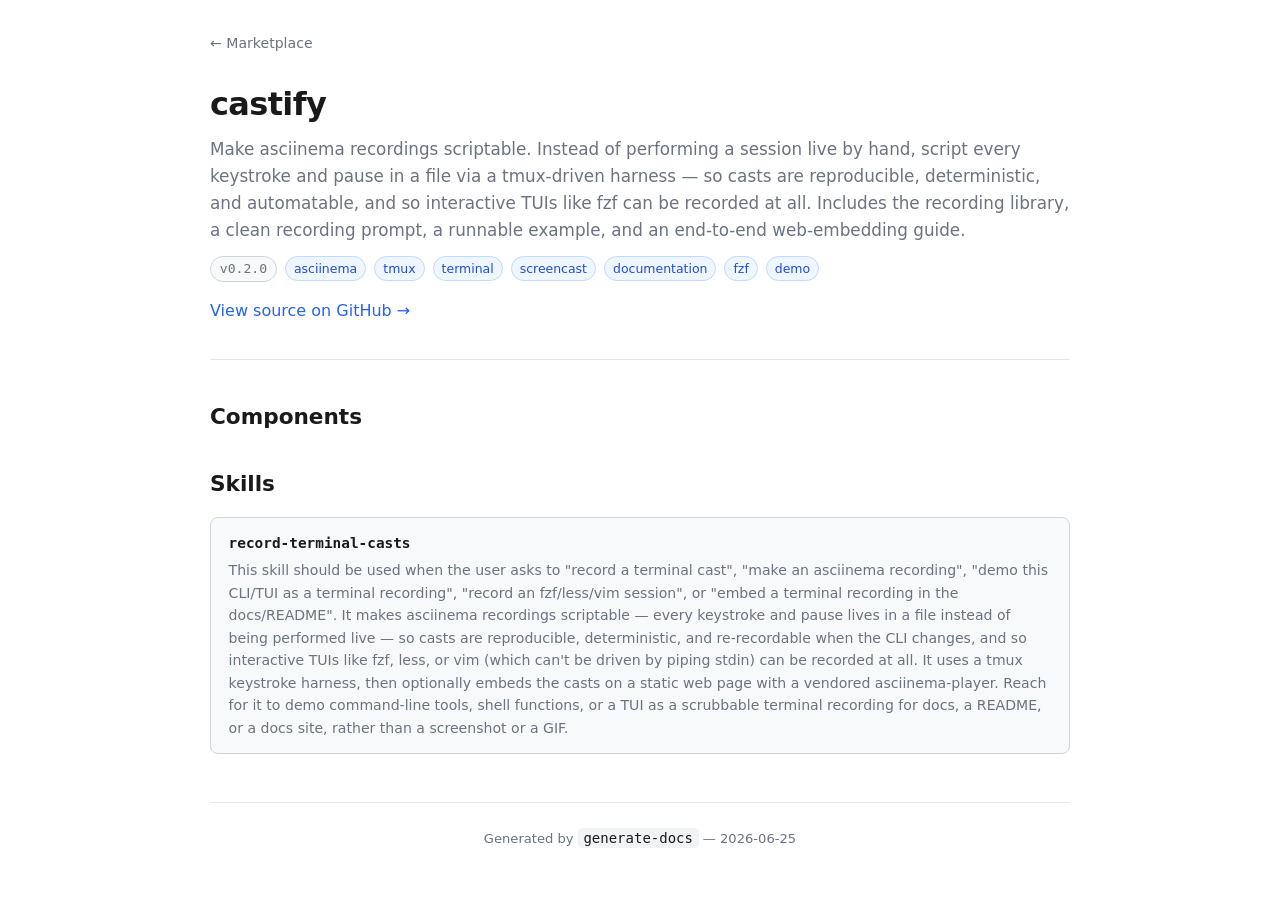
==== docs/castify.html @ d69451f0 "📝 docs: regenerate marketplace docs for handle-task-tracking Rebuild the static site so the new dev-" ====
<!--

    SPDX-FileCopyrightText: © 2026 Tyler Nivin
    SPDX-License-Identifier: MIT

-->
<!DOCTYPE html>
<html lang="en">
<head>
  <meta charset="UTF-8">
  <meta name="viewport" content="width=device-width, initial-scale=1.0">
  <title>castify</title>
  <link rel="stylesheet" href="style.css">
</head>
<body>
<div class="container">
<div class="breadcrumb">
  <a href="index.html">← Marketplace</a>
</div>
<header>
  <h1>castify</h1>
  <p class="subtitle">Make asciinema recordings scriptable. Instead of performing a session live by hand, script every keystroke and pause in a file via a tmux-driven harness — so casts are reproducible, deterministic, and automatable, and so interactive TUIs like fzf can be recorded at all. Includes the recording library, a clean recording prompt, a runnable example, and an end-to-end web-embedding guide.</p>
  <div class="meta-row"><span class="version-badge">v0.2.0</span> <span class="keyword-tag">asciinema</span> <span class="keyword-tag">tmux</span> <span class="keyword-tag">terminal</span> <span class="keyword-tag">screencast</span> <span class="keyword-tag">documentation</span> <span class="keyword-tag">fzf</span> <span class="keyword-tag">demo</span></div>
  <p><a href="https://github.com/nivintw/nivintw-claude-skills/tree/main/plugins/castify">View source on GitHub →</a></p>
</header>

<h2>Components</h2>

<h2>Skills</h2>
<ul class="component-list">
  <li class="component-item">
    <div class="comp-name">record-terminal-casts</div>
    <div class="comp-desc">This skill should be used when the user asks to &quot;record a terminal cast&quot;, &quot;make an asciinema recording&quot;, &quot;demo this CLI/TUI as a terminal recording&quot;, &quot;record an fzf/less/vim session&quot;, or &quot;embed a terminal recording in the docs/README&quot;. It makes asciinema recordings scriptable — every keystroke and pause lives in a file instead of being performed live — so casts are reproducible, deterministic, and re-recordable when the CLI changes, and so interactive TUIs like fzf, less, or vim (which can&#x27;t be driven by piping stdin) can be recorded at all. It uses a tmux keystroke harness, then optionally embeds the casts on a static web page with a vendored asciinema-player. Reach for it to demo command-line tools, shell functions, or a TUI as a scrubbable terminal recording for docs, a README, or a docs site, rather than a screenshot or a GIF.</div>
  </li>
</ul>


<footer>Generated by <code>generate-docs</code> &mdash; 2026-06-25</footer>

</div>
</body>
</html>
---- docs/style.css ----
/*
 * SPDX-FileCopyrightText: © 2026 Tyler Nivin
 * SPDX-License-Identifier: MIT
 */

*, *::before, *::after {
  box-sizing: border-box;
  margin: 0;
  padding: 0;
}

:root {
  --bg: #ffffff;
  --bg-card: #f8f9fa;
  --bg-code: #f1f3f4;
  --text: #1a1a1a;
  --text-muted: #6b7280;
  --accent: #2563eb;
  --accent-hover: #1d4ed8;
  --border: #e5e7eb;
  --border-card: #d1d5db;
  --tag-bg: #eff6ff;
  --tag-text: #1d4ed8;
  --tag-border: #bfdbfe;
  --radius: 8px;
  --font: system-ui, -apple-system, BlinkMacSystemFont, "Segoe UI", Roboto, sans-serif;
  --font-mono: ui-monospace, SFMono-Regular, "SF Mono", Menlo, Consolas, monospace;
}

@media (prefers-color-scheme: dark) {
  :root {
    --bg: #0f172a;
    --bg-card: #1e293b;
    --bg-code: #1e293b;
    --text: #f1f5f9;
    --text-muted: #94a3b8;
    --accent: #60a5fa;
    --accent-hover: #93c5fd;
    --border: #334155;
    --border-card: #475569;
    --tag-bg: #1e3a5f;
    --tag-text: #93c5fd;
    --tag-border: #2563eb;
  }
}

body {
  font-family: var(--font);
  font-size: 16px;
  line-height: 1.6;
  background: var(--bg);
  color: var(--text);
  padding: 2rem 1rem;
}

.container {
  max-width: 860px;
  margin: 0 auto;
}

header {
  margin-bottom: 2.5rem;
  padding-bottom: 1.5rem;
  border-bottom: 1px solid var(--border);
}

header h1 {
  font-size: 2rem;
  font-weight: 700;
  letter-spacing: -0.02em;
  margin-bottom: 0.4rem;
}

header .subtitle {
  color: var(--text-muted);
  font-size: 1.05rem;
}

header .owner {
  margin-top: 0.5rem;
  font-size: 0.9rem;
  color: var(--text-muted);
}

a {
  color: var(--accent);
  text-decoration: none;
}

a:hover {
  color: var(--accent-hover);
  text-decoration: underline;
}

h2 {
  font-size: 1.35rem;
  font-weight: 600;
  margin-bottom: 1rem;
  margin-top: 2rem;
}

h2:first-child {
  margin-top: 0;
}

h3 {
  font-size: 1.1rem;
  font-weight: 600;
  margin-bottom: 0.4rem;
  margin-top: 1.5rem;
}

p {
  margin-bottom: 0.75rem;
}

/* Plugin cards on index */
.plugin-grid {
  display: grid;
  grid-template-columns: repeat(auto-fill, minmax(320px, 1fr));
  gap: 1rem;
  margin-top: 1rem;
}

.plugin-card {
  background: var(--bg-card);
  border: 1px solid var(--border-card);
  border-radius: var(--radius);
  padding: 1.25rem 1.5rem;
  transition: border-color 0.15s;
}

.plugin-card:hover {
  border-color: var(--accent);
}

.plugin-card h3 {
  margin-top: 0;
  font-size: 1.05rem;
}

.plugin-card h3 a {
  color: var(--text);
  font-weight: 700;
}

.plugin-card h3 a:hover {
  color: var(--accent);
  text-decoration: none;
}

.plugin-card .description {
  color: var(--text-muted);
  font-size: 0.9rem;
  margin-top: 0.35rem;
  margin-bottom: 0;
}

.plugin-card .category {
  display: inline-block;
  margin-top: 0.75rem;
  font-size: 0.78rem;
  font-weight: 600;
  text-transform: uppercase;
  letter-spacing: 0.05em;
  color: var(--tag-text);
  background: var(--tag-bg);
  border: 1px solid var(--tag-border);
  padding: 0.1rem 0.5rem;
  border-radius: 999px;
}

/* Install snippet */
.install-block {
  background: var(--bg-card);
  border: 1px solid var(--border-card);
  border-radius: var(--radius);
  padding: 1.25rem 1.5rem;
  margin: 1.5rem 0;
}

.install-block p {
  margin-bottom: 0.5rem;
  font-size: 0.9rem;
  color: var(--text-muted);
}

.install-block code, code {
  font-family: var(--font-mono);
  font-size: 0.875rem;
  background: var(--bg-code);
  padding: 0.15em 0.4em;
  border-radius: 4px;
  color: var(--text);
}

.install-block .snippet {
  display: block;
  margin: 0.25rem 0;
  padding: 0.5rem 0.75rem;
  background: var(--bg-code);
  border-radius: 4px;
  font-family: var(--font-mono);
  font-size: 0.875rem;
  overflow-x: auto;
  white-space: pre;
}

/* Plugin page */
.meta-row {
  display: flex;
  flex-wrap: wrap;
  gap: 0.5rem;
  align-items: center;
  margin-bottom: 1rem;
}

.version-badge {
  font-size: 0.82rem;
  background: var(--bg-card);
  border: 1px solid var(--border-card);
  border-radius: 999px;
  padding: 0.1rem 0.55rem;
  color: var(--text-muted);
  font-family: var(--font-mono);
}

.keyword-tag {
  display: inline-block;
  font-size: 0.78rem;
  font-weight: 500;
  color: var(--tag-text);
  background: var(--tag-bg);
  border: 1px solid var(--tag-border);
  padding: 0.1rem 0.5rem;
  border-radius: 999px;
}

/* Skills / commands / agents list */
.component-list {
  list-style: none;
  display: flex;
  flex-direction: column;
  gap: 0.6rem;
  margin-top: 0.5rem;
}

.component-item {
  background: var(--bg-card);
  border: 1px solid var(--border-card);
  border-radius: var(--radius);
  padding: 0.85rem 1.1rem;
}

.component-item .comp-name {
  font-family: var(--font-mono);
  font-size: 0.9rem;
  font-weight: 600;
  color: var(--text);
}

.component-item .comp-desc {
  margin-top: 0.25rem;
  font-size: 0.88rem;
  color: var(--text-muted);
}

/* Rendered markdown (README section) */
.readme-content h1,
.readme-content h2,
.readme-content h3,
.readme-content h4 {
  margin-top: 1.5rem;
  margin-bottom: 0.5rem;
}

.readme-content ul,
.readme-content ol {
  margin-left: 1.5rem;
  margin-bottom: 0.75rem;
}

.readme-content li {
  margin-bottom: 0.25rem;
}

.readme-content pre {
  background: var(--bg-code);
  border-radius: var(--radius);
  padding: 1rem;
  overflow-x: auto;
  margin: 0.75rem 0;
}

.readme-content pre code {
  background: none;
  padding: 0;
  font-size: 0.875rem;
}

.readme-content blockquote {
  border-left: 3px solid var(--border-card);
  padding-left: 1rem;
  color: var(--text-muted);
  margin: 0.75rem 0;
}

.readme-content hr {
  border: none;
  border-top: 1px solid var(--border);
  margin: 1.5rem 0;
}

.readme-content table {
  border-collapse: collapse;
  width: 100%;
  margin: 0.75rem 0;
}

.readme-content th,
.readme-content td {
  border: 1px solid var(--border);
  padding: 0.5rem 0.75rem;
  text-align: left;
}

.readme-content th {
  background: var(--bg-card);
  font-weight: 600;
}

/* Nav / breadcrumb */
.breadcrumb {
  font-size: 0.88rem;
  color: var(--text-muted);
  margin-bottom: 1.5rem;
}

.breadcrumb a {
  color: var(--text-muted);
}

.breadcrumb a:hover {
  color: var(--accent);
}

footer {
  margin-top: 3rem;
  padding-top: 1.5rem;
  border-top: 1px solid var(--border);
  font-size: 0.82rem;
  color: var(--text-muted);
  text-align: center;
}
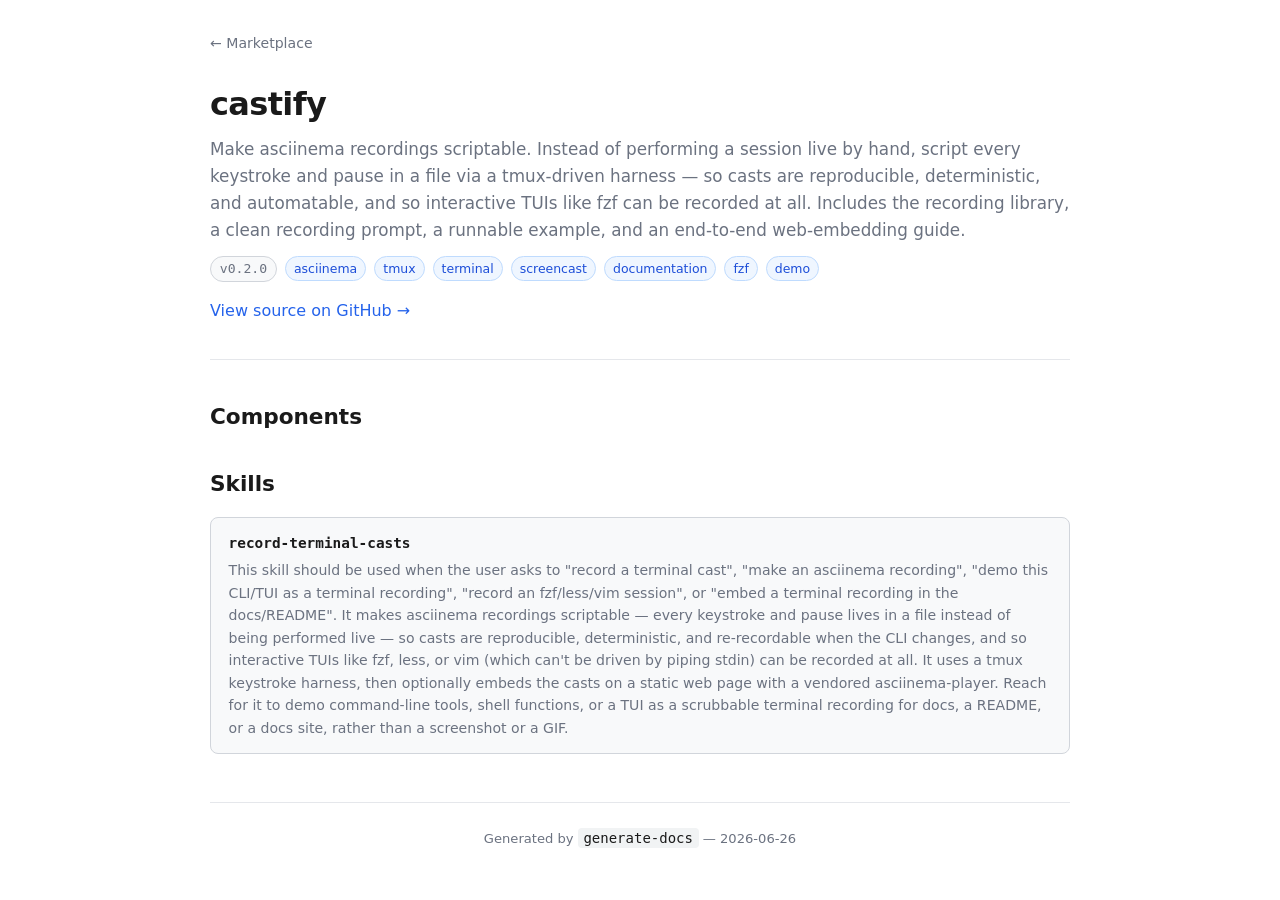
==== commit ff23c810: "🧹 chore: update scaffold template to 6d99de4 Sync the copier template from dd3075e to 6d99de4 — 14 c" ====
--- a/docs/castify.html
+++ b/docs/castify.html
@@ -35,7 +35,7 @@
 </ul>
 
 
-<footer>Generated by <code>generate-docs</code> &mdash; 2026-06-25</footer>
+<footer>Generated by <code>generate-docs</code> &mdash; 2026-06-26</footer>
 
 </div>
 </body>
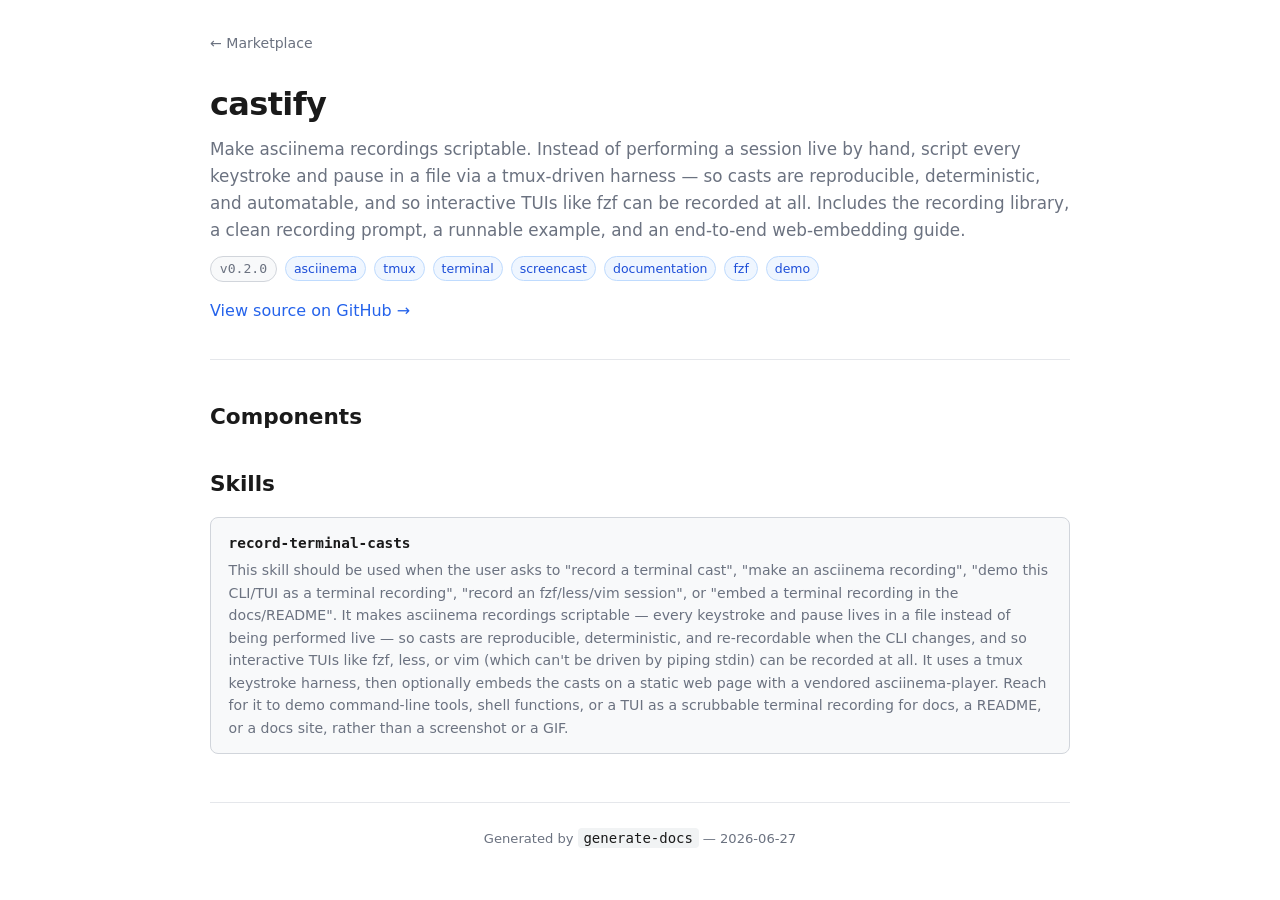
==== commit 9da6f8f8: "docs: sync generated site (dev-kit v0.4.0 badge, regen date) Regenerating during the scaffold update" ====
--- a/docs/castify.html
+++ b/docs/castify.html
@@ -35,7 +35,7 @@
 </ul>
 
 
-<footer>Generated by <code>generate-docs</code> &mdash; 2026-06-26</footer>
+<footer>Generated by <code>generate-docs</code> &mdash; 2026-06-27</footer>
 
 </div>
 </body>
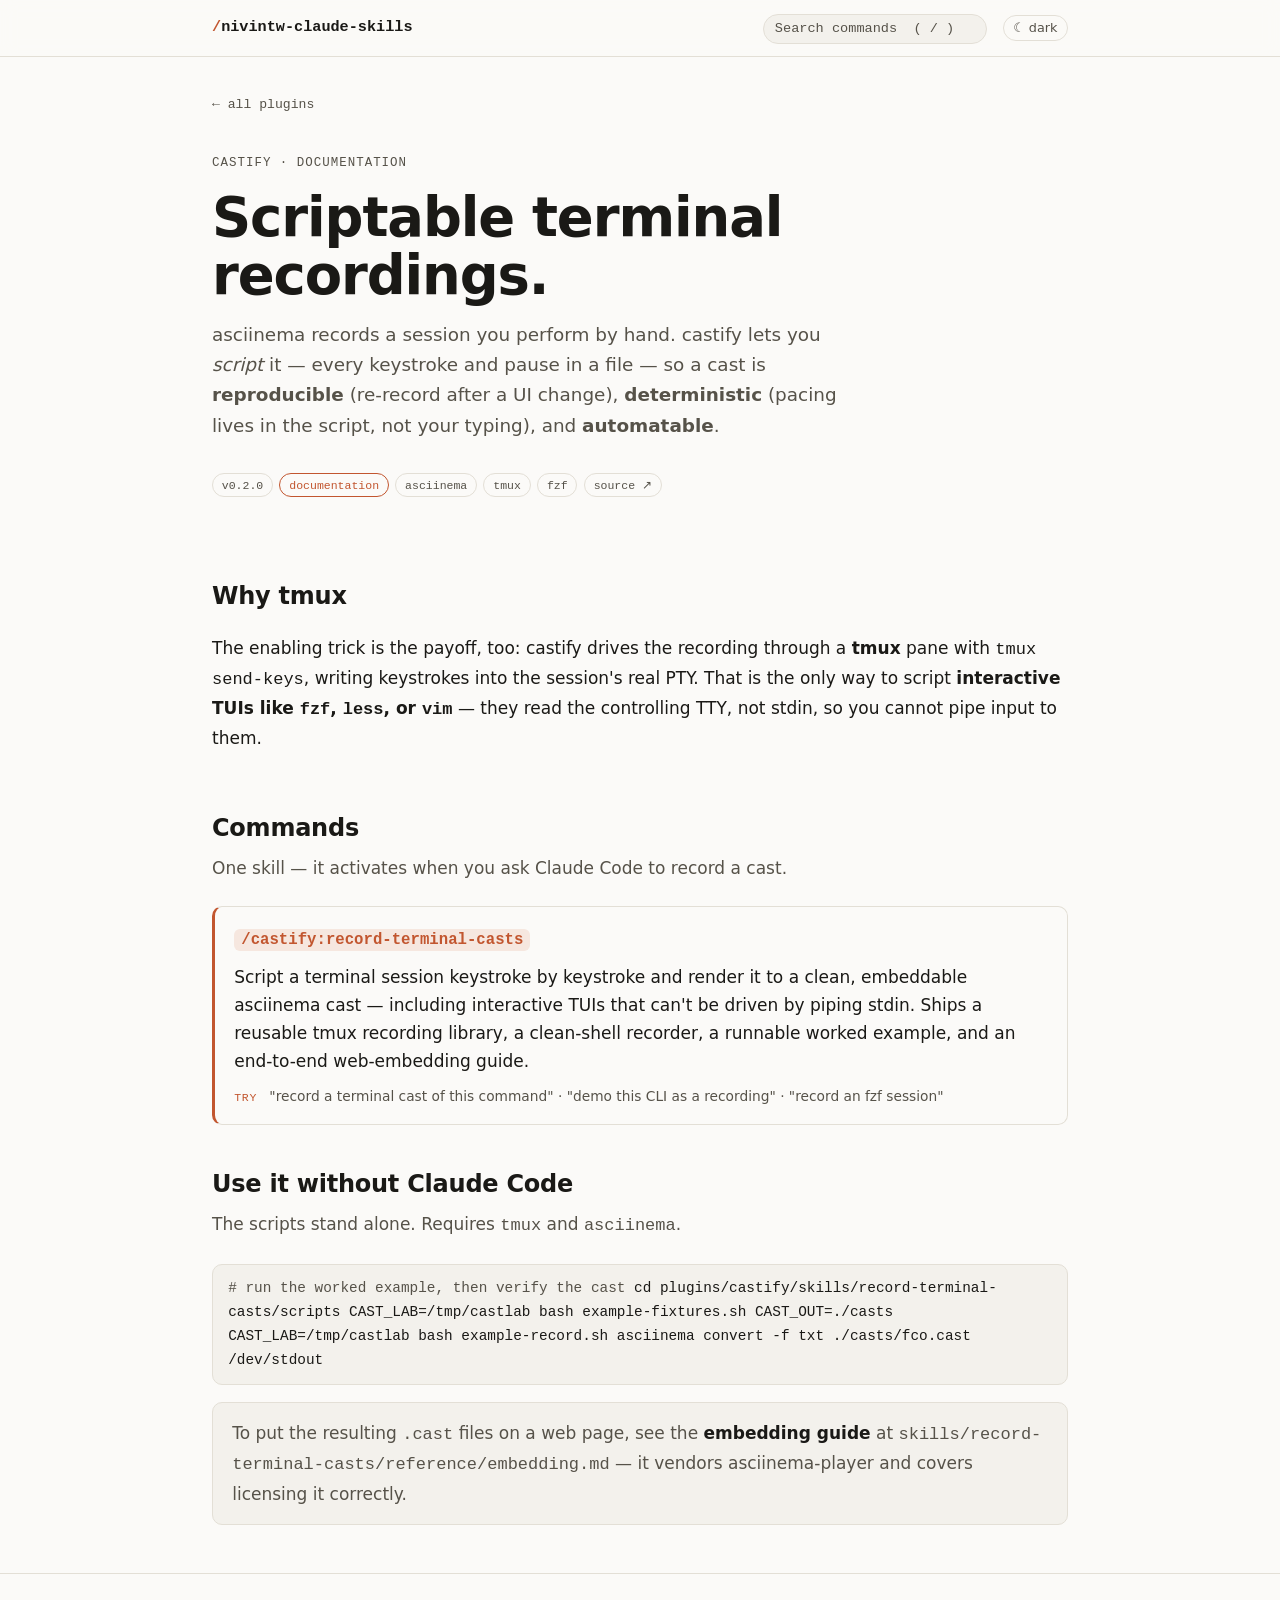
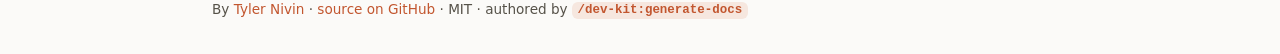
==== commit e71e85ea: "docs: re-author marketplace docs site via generate-docs" ====
--- a/docs/castify.html
+++ b/docs/castify.html
@@ -9,34 +9,93 @@
 <head>
   <meta charset="UTF-8">
   <meta name="viewport" content="width=device-width, initial-scale=1.0">
-  <title>castify</title>
+  <title>castify — nivintw-claude-skills</title>
+  <meta name="description" content="Scriptable asciinema recordings: script every keystroke and pause, record interactive TUIs like fzf, and embed the result on a web page.">
   <link rel="stylesheet" href="style.css">
 </head>
 <body>
-<div class="container">
-<div class="breadcrumb">
-  <a href="index.html">← Marketplace</a>
-</div>
-<header>
-  <h1>castify</h1>
-  <p class="subtitle">Make asciinema recordings scriptable. Instead of performing a session live by hand, script every keystroke and pause in a file via a tmux-driven harness — so casts are reproducible, deterministic, and automatable, and so interactive TUIs like fzf can be recorded at all. Includes the recording library, a clean recording prompt, a runnable example, and an end-to-end web-embedding guide.</p>
-  <div class="meta-row"><span class="version-badge">v0.2.0</span> <span class="keyword-tag">asciinema</span> <span class="keyword-tag">tmux</span> <span class="keyword-tag">terminal</span> <span class="keyword-tag">screencast</span> <span class="keyword-tag">documentation</span> <span class="keyword-tag">fzf</span> <span class="keyword-tag">demo</span></div>
-  <p><a href="https://github.com/nivintw/nivintw-claude-skills/tree/main/plugins/castify">View source on GitHub →</a></p>
+<a class="skip-link" href="#main">Skip to content</a>
+
+<header class="site-header">
+  <div class="wrap">
+    <a class="brand" href="index.html"><span class="sigil">/</span>nivintw-claude-skills</a>
+    <div class="header-search">
+      <input type="search" placeholder="Search commands  ( / )" aria-label="Search commands" autocomplete="off">
+      <div class="palette" role="listbox" aria-label="Command search results"></div>
+    </div>
+    <button class="theme-toggle" type="button" aria-label="Switch theme">☾ dark</button>
+  </div>
 </header>
 
-<h2>Components</h2>
+<main id="main" class="wrap">
+  <p class="breadcrumb"><a href="index.html">← all plugins</a></p>
 
-<h2>Skills</h2>
-<ul class="component-list">
-  <li class="component-item">
-    <div class="comp-name">record-terminal-casts</div>
-    <div class="comp-desc">This skill should be used when the user asks to &quot;record a terminal cast&quot;, &quot;make an asciinema recording&quot;, &quot;demo this CLI/TUI as a terminal recording&quot;, &quot;record an fzf/less/vim session&quot;, or &quot;embed a terminal recording in the docs/README&quot;. It makes asciinema recordings scriptable — every keystroke and pause lives in a file instead of being performed live — so casts are reproducible, deterministic, and re-recordable when the CLI changes, and so interactive TUIs like fzf, less, or vim (which can&#x27;t be driven by piping stdin) can be recorded at all. It uses a tmux keystroke harness, then optionally embeds the casts on a static web page with a vendored asciinema-player. Reach for it to demo command-line tools, shell functions, or a TUI as a scrubbable terminal recording for docs, a README, or a docs site, rather than a screenshot or a GIF.</div>
-  </li>
-</ul>
+  <section class="hero" style="padding-top:1.5rem">
+    <p class="eyebrow">castify · documentation</p>
+    <h1 class="hero-title">Scriptable terminal recordings.</h1>
+    <p class="lede">asciinema records a session you perform by hand. castify lets you
+      <em>script</em> it — every keystroke and pause in a file — so a cast is
+      <strong>reproducible</strong> (re-record after a UI change), <strong>deterministic</strong>
+      (pacing lives in the script, not your typing), and <strong>automatable</strong>.</p>
+    <div class="badge-row">
+      <span class="badge">v0.2.0</span>
+      <span class="badge badge-cat">documentation</span>
+      <span class="badge">asciinema</span>
+      <span class="badge">tmux</span>
+      <span class="badge">fzf</span>
+      <a class="badge" href="https://github.com/nivintw/nivintw-claude-skills/tree/main/plugins/castify">source ↗</a>
+    </div>
+  </section>
 
+  <section class="section">
+    <h2>Why tmux</h2>
+    <p>The enabling trick is the payoff, too: castify drives the recording through a
+      <strong>tmux</strong> pane with <code>tmux send-keys</code>, writing keystrokes into the
+      session's real PTY. That is the only way to script <strong>interactive TUIs like
+      <code>fzf</code>, <code>less</code>, or <code>vim</code></strong> — they read the
+      controlling TTY, not stdin, so you cannot pipe input to them.</p>
+  </section>
 
-<footer>Generated by <code>generate-docs</code> &mdash; 2026-06-27</footer>
+  <section class="section" id="commands">
+    <h2>Commands</h2>
+    <p class="section-note">One skill — it activates when you ask Claude Code to record a cast.</p>
+    <div class="cmd-list">
+      <article class="cmd-row" id="record-terminal-casts">
+        <code class="cmd">/castify:record-terminal-casts</code>
+        <p class="cmd-summary">Script a terminal session keystroke by keystroke and render it
+          to a clean, embeddable asciinema cast — including interactive TUIs that can't be
+          driven by piping stdin. Ships a reusable tmux recording library, a clean-shell
+          recorder, a runnable worked example, and an end-to-end web-embedding guide.</p>
+        <p class="cmd-eg"><span class="cmd-eg-label">try</span> "record a terminal cast of this command" · "demo this CLI as a recording" · "record an fzf session"</p>
+      </article>
+    </div>
+  </section>
 
-</div>
+  <section class="section" id="direct">
+    <h2>Use it without Claude Code</h2>
+    <p class="section-note">The scripts stand alone. Requires <code>tmux</code> and <code>asciinema</code>.</p>
+    <code class="snippet"><span class="c"># run the worked example, then verify the cast</span>
+cd plugins/castify/skills/record-terminal-casts/scripts
+CAST_LAB=/tmp/castlab bash example-fixtures.sh
+CAST_OUT=./casts CAST_LAB=/tmp/castlab bash example-record.sh
+asciinema convert -f txt ./casts/fco.cast /dev/stdout</code>
+    <p class="callout">To put the resulting <code>.cast</code> files on a web page, see the
+      <strong>embedding guide</strong> at
+      <code>skills/record-terminal-casts/reference/embedding.md</code> — it vendors
+      asciinema-player and covers licensing it correctly.</p>
+  </section>
+
+</main>
+
+<footer class="footer">
+  <div class="wrap">
+    By <a href="https://github.com/nivintw">Tyler Nivin</a> ·
+    <a href="https://github.com/nivintw/nivintw-claude-skills">source on GitHub</a> ·
+    MIT · authored by <code class="cmd">/dev-kit:generate-docs</code>
+  </div>
+</footer>
+
+<script src="search-index.js"></script>
+<script src="app.js"></script>
 </body>
 </html>
--- a/docs/style.css
+++ b/docs/style.css
@@ -3,352 +3,349 @@
  * SPDX-License-Identifier: MIT
  */
 
-*, *::before, *::after {
-  box-sizing: border-box;
+/* generate-docs design system for nivintw-claude-skills.
+   Motif: the command line — slash-commands are the interface. Single clay-coral
+   accent, monospace as a co-protagonist, warm-tinted neutrals. Light/dark follow
+   the system by default; an explicit [data-theme] on <html> (set by app.js) wins. */
+
+:root {
+  --paper: #fbfaf8;
+  --paper-2: #f3f1ec;
+  --ink: #1a1916;
+  --ink-2: #565249;
+  --line: #e3dfd6;
+  --accent: #c2562f;
+  --accent-soft: #f6e7df;
+  --term-bg: #1f1d1a;
+  --term-fg: #f3f1ec;
+  --term-prompt: #d98a5b;
+
+  --mono: ui-monospace, "SF Mono", "JetBrains Mono", "Cascadia Code", Menlo, Consolas, monospace;
+  --sans: ui-sans-serif, system-ui, -apple-system, "Segoe UI", Roboto, Helvetica, Arial, sans-serif;
+
+  --w: 56rem;
+  --r: 10px;
+  --shadow: 0 1px 2px rgba(26, 25, 22, 0.06), 0 8px 24px rgba(26, 25, 22, 0.06);
+}
+
+@media (prefers-color-scheme: dark) {
+  :root:not([data-theme="light"]) {
+    --paper: #16151a;
+    --paper-2: #201e25;
+    --ink: #ece9e3;
+    --ink-2: #a8a399;
+    --line: #322f39;
+    --accent: #e7805a;
+    --accent-soft: #2c2118;
+    --term-bg: #0f0e12;
+    --term-fg: #ece9e3;
+    --term-prompt: #e7805a;
+    --shadow: 0 1px 2px rgba(0, 0, 0, 0.3), 0 8px 24px rgba(0, 0, 0, 0.35);
+  }
+}
+
+:root[data-theme="dark"] {
+  --paper: #16151a;
+  --paper-2: #201e25;
+  --ink: #ece9e3;
+  --ink-2: #a8a399;
+  --line: #322f39;
+  --accent: #e7805a;
+  --accent-soft: #2c2118;
+  --term-bg: #0f0e12;
+  --term-fg: #ece9e3;
+  --term-prompt: #e7805a;
+  --shadow: 0 1px 2px rgba(0, 0, 0, 0.3), 0 8px 24px rgba(0, 0, 0, 0.35);
+}
+
+* { box-sizing: border-box; }
+
+html { scroll-behavior: smooth; }
+
+body {
   margin: 0;
-  padding: 0;
-}
-
-:root {
-  --bg: #ffffff;
-  --bg-card: #f8f9fa;
-  --bg-code: #f1f3f4;
-  --text: #1a1a1a;
-  --text-muted: #6b7280;
-  --accent: #2563eb;
-  --accent-hover: #1d4ed8;
-  --border: #e5e7eb;
-  --border-card: #d1d5db;
-  --tag-bg: #eff6ff;
-  --tag-text: #1d4ed8;
-  --tag-border: #bfdbfe;
-  --radius: 8px;
-  --font: system-ui, -apple-system, BlinkMacSystemFont, "Segoe UI", Roboto, sans-serif;
-  --font-mono: ui-monospace, SFMono-Regular, "SF Mono", Menlo, Consolas, monospace;
-}
-
-@media (prefers-color-scheme: dark) {
-  :root {
-    --bg: #0f172a;
-    --bg-card: #1e293b;
-    --bg-code: #1e293b;
-    --text: #f1f5f9;
-    --text-muted: #94a3b8;
-    --accent: #60a5fa;
-    --accent-hover: #93c5fd;
-    --border: #334155;
-    --border-card: #475569;
-    --tag-bg: #1e3a5f;
-    --tag-text: #93c5fd;
-    --tag-border: #2563eb;
-  }
-}
-
-body {
-  font-family: var(--font);
-  font-size: 16px;
-  line-height: 1.6;
-  background: var(--bg);
-  color: var(--text);
-  padding: 2rem 1rem;
-}
-
-.container {
-  max-width: 860px;
-  margin: 0 auto;
-}
-
-header {
-  margin-bottom: 2.5rem;
-  padding-bottom: 1.5rem;
-  border-bottom: 1px solid var(--border);
-}
-
-header h1 {
-  font-size: 2rem;
-  font-weight: 700;
+  background: var(--paper);
+  color: var(--ink);
+  font-family: var(--sans);
+  font-size: 17px;
+  line-height: 1.65;
+  -webkit-font-smoothing: antialiased;
+  text-rendering: optimizeLegibility;
+}
+
+.wrap { max-width: var(--w); margin: 0 auto; padding: 0 1.25rem; }
+
+a { color: var(--accent); text-decoration: none; }
+a:hover { text-decoration: underline; }
+
+:focus-visible {
+  outline: 2px solid var(--accent);
+  outline-offset: 2px;
+  border-radius: 3px;
+}
+
+.skip-link {
+  position: absolute;
+  left: -999px;
+  top: 0.5rem;
+  background: var(--ink);
+  color: var(--paper);
+  padding: 0.5rem 0.85rem;
+  border-radius: var(--r);
+  z-index: 100;
+}
+.skip-link:focus { left: 0.75rem; }
+
+/* ---- header ------------------------------------------------------------- */
+
+.site-header {
+  position: sticky;
+  top: 0;
+  z-index: 50;
+  background: color-mix(in srgb, var(--paper) 88%, transparent);
+  backdrop-filter: saturate(140%) blur(8px);
+  border-bottom: 1px solid var(--line);
+}
+.site-header .wrap {
+  display: flex;
+  align-items: center;
+  gap: 1rem;
+  min-height: 56px;
+  padding-top: 0.5rem;
+  padding-bottom: 0.5rem;
+  flex-wrap: wrap;
+}
+.brand {
+  font-family: var(--mono);
+  font-weight: 600;
+  font-size: 0.95rem;
+  color: var(--ink);
+  white-space: nowrap;
+}
+.brand:hover { text-decoration: none; color: var(--accent); }
+.brand .sigil { color: var(--accent); }
+
+.header-search { margin-left: auto; position: relative; }
+.header-search input {
+  font-family: var(--mono);
+  font-size: 0.85rem;
+  width: 14rem;
+  max-width: 46vw;
+  padding: 0.4rem 0.7rem;
+  color: var(--ink);
+  background: var(--paper-2);
+  border: 1px solid var(--line);
+  border-radius: 999px;
+}
+.header-search input::placeholder { color: var(--ink-2); }
+
+.palette {
+  position: absolute;
+  right: 0;
+  top: calc(100% + 0.4rem);
+  width: min(30rem, 86vw);
+  background: var(--paper);
+  border: 1px solid var(--line);
+  border-radius: var(--r);
+  box-shadow: var(--shadow);
+  overflow: hidden;
+  display: none;
+}
+.palette.open { display: block; }
+.palette a {
+  display: block;
+  padding: 0.6rem 0.85rem;
+  border-bottom: 1px solid var(--line);
+  color: var(--ink);
+}
+.palette a:last-child { border-bottom: 0; }
+.palette a:hover,
+.palette a.active { background: var(--accent-soft); text-decoration: none; }
+.palette .p-cmd { font-family: var(--mono); font-size: 0.85rem; color: var(--accent); }
+.palette .p-sum { display: block; font-size: 0.82rem; color: var(--ink-2); margin-top: 0.1rem; }
+.palette .p-empty { padding: 0.85rem; color: var(--ink-2); font-size: 0.85rem; }
+
+.theme-toggle {
+  font: inherit;
+  font-size: 0.8rem;
+  cursor: pointer;
+  color: var(--ink-2);
+  background: transparent;
+  border: 1px solid var(--line);
+  border-radius: 999px;
+  padding: 0.35rem 0.6rem;
+  line-height: 1;
+}
+.theme-toggle:hover { color: var(--ink); border-color: var(--ink-2); }
+
+/* ---- hero --------------------------------------------------------------- */
+
+.hero { padding: 4rem 0 2.5rem; }
+.eyebrow {
+  font-family: var(--mono);
+  font-size: 0.78rem;
+  letter-spacing: 0.08em;
+  text-transform: uppercase;
+  color: var(--ink-2);
+  margin: 0 0 1rem;
+}
+.hero-title {
+  font-size: clamp(2.1rem, 6vw, 3.4rem);
+  line-height: 1.05;
   letter-spacing: -0.02em;
-  margin-bottom: 0.4rem;
-}
-
-header .subtitle {
-  color: var(--text-muted);
-  font-size: 1.05rem;
-}
-
-header .owner {
-  margin-top: 0.5rem;
-  font-size: 0.9rem;
-  color: var(--text-muted);
-}
-
-a {
+  font-weight: 800;
+  margin: 0 0 1rem;
+}
+.lede { font-size: 1.15rem; color: var(--ink-2); margin: 0 0 2rem; max-width: 40rem; }
+
+.terminal {
+  font-family: var(--mono);
+  font-size: 0.95rem;
+  background: var(--term-bg);
+  color: var(--term-fg);
+  padding: 1rem 1.15rem;
+  border-radius: var(--r);
+  box-shadow: var(--shadow);
+  overflow-x: auto;
+  white-space: nowrap;
+}
+.term-prompt { color: var(--term-prompt); user-select: none; margin-right: 0.6rem; }
+.cursor {
+  display: inline-block;
+  width: 0.55ch;
+  height: 1.05em;
+  background: var(--term-prompt);
+  margin-left: 0.15rem;
+  vertical-align: text-bottom;
+  animation: blink 1.1s steps(1) infinite;
+}
+@keyframes blink { 50% { opacity: 0; } }
+
+/* ---- sections ----------------------------------------------------------- */
+
+main { padding-bottom: 4rem; }
+.section { padding-top: 2.5rem; }
+.section > h2 {
+  font-size: 1.5rem;
+  letter-spacing: -0.01em;
+  margin: 0 0 0.35rem;
+}
+.section-note { color: var(--ink-2); margin: 0 0 1.5rem; }
+
+/* ---- plugin cards (index) ---------------------------------------------- */
+
+.plugin-grid { display: grid; gap: 1rem; }
+.plugin-card {
+  border: 1px solid var(--line);
+  border-radius: var(--r);
+  padding: 1.25rem 1.35rem;
+  background: var(--paper);
+  transition: border-color 0.15s ease, transform 0.15s ease;
+}
+.plugin-card:hover { border-color: var(--accent); transform: translateY(-2px); }
+.plugin-card-head { display: flex; align-items: baseline; gap: 0.6rem; flex-wrap: wrap; }
+.plugin-card-head h3 { font-size: 1.25rem; margin: 0; }
+.plugin-card p { margin: 0.6rem 0 0.9rem; color: var(--ink-2); }
+.plugin-card-cmds { display: flex; flex-wrap: wrap; gap: 0.4rem; }
+
+/* ---- command rows (plugin pages) --------------------------------------- */
+
+.cmd-list { display: grid; gap: 0.85rem; }
+.cmd-row {
+  border: 1px solid var(--line);
+  border-left: 3px solid var(--accent);
+  border-radius: var(--r);
+  padding: 1.05rem 1.2rem;
+  background: var(--paper);
+  scroll-margin-top: 5rem;
+}
+.cmd-row .cmd { font-size: 0.98rem; }
+.cmd-summary { margin: 0.55rem 0 0.6rem; }
+.cmd-eg { margin: 0; font-size: 0.86rem; color: var(--ink-2); }
+.cmd-eg-label {
+  font-family: var(--mono);
+  font-size: 0.72rem;
+  text-transform: uppercase;
+  letter-spacing: 0.06em;
   color: var(--accent);
-  text-decoration: none;
-}
-
-a:hover {
-  color: var(--accent-hover);
-  text-decoration: underline;
-}
-
-h2 {
-  font-size: 1.35rem;
+  margin-right: 0.5rem;
+}
+
+/* ---- inline command token ---------------------------------------------- */
+
+.cmd {
+  font-family: var(--mono);
+  color: var(--accent);
   font-weight: 600;
-  margin-bottom: 1rem;
-  margin-top: 2rem;
-}
-
-h2:first-child {
-  margin-top: 0;
-}
-
-h3 {
-  font-size: 1.1rem;
-  font-weight: 600;
-  margin-bottom: 0.4rem;
-  margin-top: 1.5rem;
-}
-
-p {
-  margin-bottom: 0.75rem;
-}
-
-/* Plugin cards on index */
-.plugin-grid {
-  display: grid;
-  grid-template-columns: repeat(auto-fill, minmax(320px, 1fr));
-  gap: 1rem;
-  margin-top: 1rem;
-}
-
-.plugin-card {
-  background: var(--bg-card);
-  border: 1px solid var(--border-card);
-  border-radius: var(--radius);
-  padding: 1.25rem 1.5rem;
-  transition: border-color 0.15s;
-}
-
-.plugin-card:hover {
-  border-color: var(--accent);
-}
-
-.plugin-card h3 {
-  margin-top: 0;
-  font-size: 1.05rem;
-}
-
-.plugin-card h3 a {
-  color: var(--text);
-  font-weight: 700;
-}
-
-.plugin-card h3 a:hover {
-  color: var(--accent);
-  text-decoration: none;
-}
-
-.plugin-card .description {
-  color: var(--text-muted);
-  font-size: 0.9rem;
-  margin-top: 0.35rem;
-  margin-bottom: 0;
-}
-
-.plugin-card .category {
-  display: inline-block;
-  margin-top: 0.75rem;
-  font-size: 0.78rem;
-  font-weight: 600;
-  text-transform: uppercase;
-  letter-spacing: 0.05em;
-  color: var(--tag-text);
-  background: var(--tag-bg);
-  border: 1px solid var(--tag-border);
-  padding: 0.1rem 0.5rem;
-  border-radius: 999px;
-}
-
-/* Install snippet */
-.install-block {
-  background: var(--bg-card);
-  border: 1px solid var(--border-card);
-  border-radius: var(--radius);
-  padding: 1.25rem 1.5rem;
-  margin: 1.5rem 0;
-}
-
-.install-block p {
-  margin-bottom: 0.5rem;
-  font-size: 0.9rem;
-  color: var(--text-muted);
-}
-
-.install-block code, code {
-  font-family: var(--font-mono);
-  font-size: 0.875rem;
-  background: var(--bg-code);
-  padding: 0.15em 0.4em;
-  border-radius: 4px;
-  color: var(--text);
-}
-
-.install-block .snippet {
-  display: block;
-  margin: 0.25rem 0;
-  padding: 0.5rem 0.75rem;
-  background: var(--bg-code);
-  border-radius: 4px;
-  font-family: var(--font-mono);
-  font-size: 0.875rem;
-  overflow-x: auto;
-  white-space: pre;
-}
-
-/* Plugin page */
-.meta-row {
-  display: flex;
-  flex-wrap: wrap;
-  gap: 0.5rem;
-  align-items: center;
-  margin-bottom: 1rem;
-}
-
-.version-badge {
-  font-size: 0.82rem;
-  background: var(--bg-card);
-  border: 1px solid var(--border-card);
+  background: var(--accent-soft);
+  padding: 0.12em 0.45em;
+  border-radius: 6px;
+  white-space: nowrap;
+}
+a.cmd:hover { text-decoration: none; filter: brightness(0.97); }
+
+/* ---- badges ------------------------------------------------------------- */
+
+.badge {
+  font-family: var(--mono);
+  font-size: 0.72rem;
+  color: var(--ink-2);
+  border: 1px solid var(--line);
   border-radius: 999px;
   padding: 0.1rem 0.55rem;
-  color: var(--text-muted);
-  font-family: var(--font-mono);
-}
-
-.keyword-tag {
-  display: inline-block;
-  font-size: 0.78rem;
-  font-weight: 500;
-  color: var(--tag-text);
-  background: var(--tag-bg);
-  border: 1px solid var(--tag-border);
-  padding: 0.1rem 0.5rem;
-  border-radius: 999px;
-}
-
-/* Skills / commands / agents list */
-.component-list {
-  list-style: none;
-  display: flex;
-  flex-direction: column;
-  gap: 0.6rem;
-  margin-top: 0.5rem;
-}
-
-.component-item {
-  background: var(--bg-card);
-  border: 1px solid var(--border-card);
-  border-radius: var(--radius);
-  padding: 0.85rem 1.1rem;
-}
-
-.component-item .comp-name {
-  font-family: var(--font-mono);
+}
+.badge-cat { color: var(--accent); border-color: var(--accent); }
+.badge-row { display: flex; flex-wrap: wrap; gap: 0.4rem; margin: 0.75rem 0 0; }
+
+/* ---- install block ------------------------------------------------------ */
+
+.install { display: grid; gap: 0.75rem; }
+.snippet {
+  display: block;
+  font-family: var(--mono);
   font-size: 0.9rem;
-  font-weight: 600;
-  color: var(--text);
-}
-
-.component-item .comp-desc {
-  margin-top: 0.25rem;
-  font-size: 0.88rem;
-  color: var(--text-muted);
-}
-
-/* Rendered markdown (README section) */
-.readme-content h1,
-.readme-content h2,
-.readme-content h3,
-.readme-content h4 {
-  margin-top: 1.5rem;
-  margin-bottom: 0.5rem;
-}
-
-.readme-content ul,
-.readme-content ol {
-  margin-left: 1.5rem;
-  margin-bottom: 0.75rem;
-}
-
-.readme-content li {
-  margin-bottom: 0.25rem;
-}
-
-.readme-content pre {
-  background: var(--bg-code);
-  border-radius: var(--radius);
-  padding: 1rem;
+  background: var(--paper-2);
+  border: 1px solid var(--line);
+  border-radius: var(--r);
+  padding: 0.75rem 0.95rem;
   overflow-x: auto;
-  margin: 0.75rem 0;
-}
-
-.readme-content pre code {
-  background: none;
-  padding: 0;
-  font-size: 0.875rem;
-}
-
-.readme-content blockquote {
-  border-left: 3px solid var(--border-card);
-  padding-left: 1rem;
-  color: var(--text-muted);
-  margin: 0.75rem 0;
-}
-
-.readme-content hr {
-  border: none;
-  border-top: 1px solid var(--border);
-  margin: 1.5rem 0;
-}
-
-.readme-content table {
-  border-collapse: collapse;
-  width: 100%;
-  margin: 0.75rem 0;
-}
-
-.readme-content th,
-.readme-content td {
-  border: 1px solid var(--border);
-  padding: 0.5rem 0.75rem;
-  text-align: left;
-}
-
-.readme-content th {
-  background: var(--bg-card);
-  font-weight: 600;
-}
-
-/* Nav / breadcrumb */
-.breadcrumb {
-  font-size: 0.88rem;
-  color: var(--text-muted);
-  margin-bottom: 1.5rem;
-}
-
-.breadcrumb a {
-  color: var(--text-muted);
-}
-
-.breadcrumb a:hover {
-  color: var(--accent);
-}
-
-footer {
+}
+.snippet .c { color: var(--ink-2); }
+.snippet .sigil { color: var(--accent); }
+
+/* ---- callout ------------------------------------------------------------ */
+
+.callout {
+  border: 1px solid var(--line);
+  background: var(--paper-2);
+  border-radius: var(--r);
+  padding: 1rem 1.2rem;
+  color: var(--ink-2);
+}
+.callout strong { color: var(--ink); }
+
+/* ---- breadcrumb + footer ------------------------------------------------ */
+
+.breadcrumb { font-family: var(--mono); font-size: 0.82rem; padding-top: 1.5rem; }
+.breadcrumb a { color: var(--ink-2); }
+
+.footer {
+  border-top: 1px solid var(--line);
   margin-top: 3rem;
-  padding-top: 1.5rem;
-  border-top: 1px solid var(--border);
-  font-size: 0.82rem;
-  color: var(--text-muted);
-  text-align: center;
-}
+  padding: 1.5rem 0 3rem;
+  color: var(--ink-2);
+  font-size: 0.85rem;
+}
+.footer .cmd { font-size: 0.78rem; }
+
+/* ---- utilities ---------------------------------------------------------- */
+
+.hidden { display: none !important; }
+
+@media (min-width: 40rem) {
+  .plugin-grid { grid-template-columns: 1fr 1fr; }
+}
+
+@media (prefers-reduced-motion: reduce) {
+  * { animation: none !important; scroll-behavior: auto !important; transition: none !important; }
+}
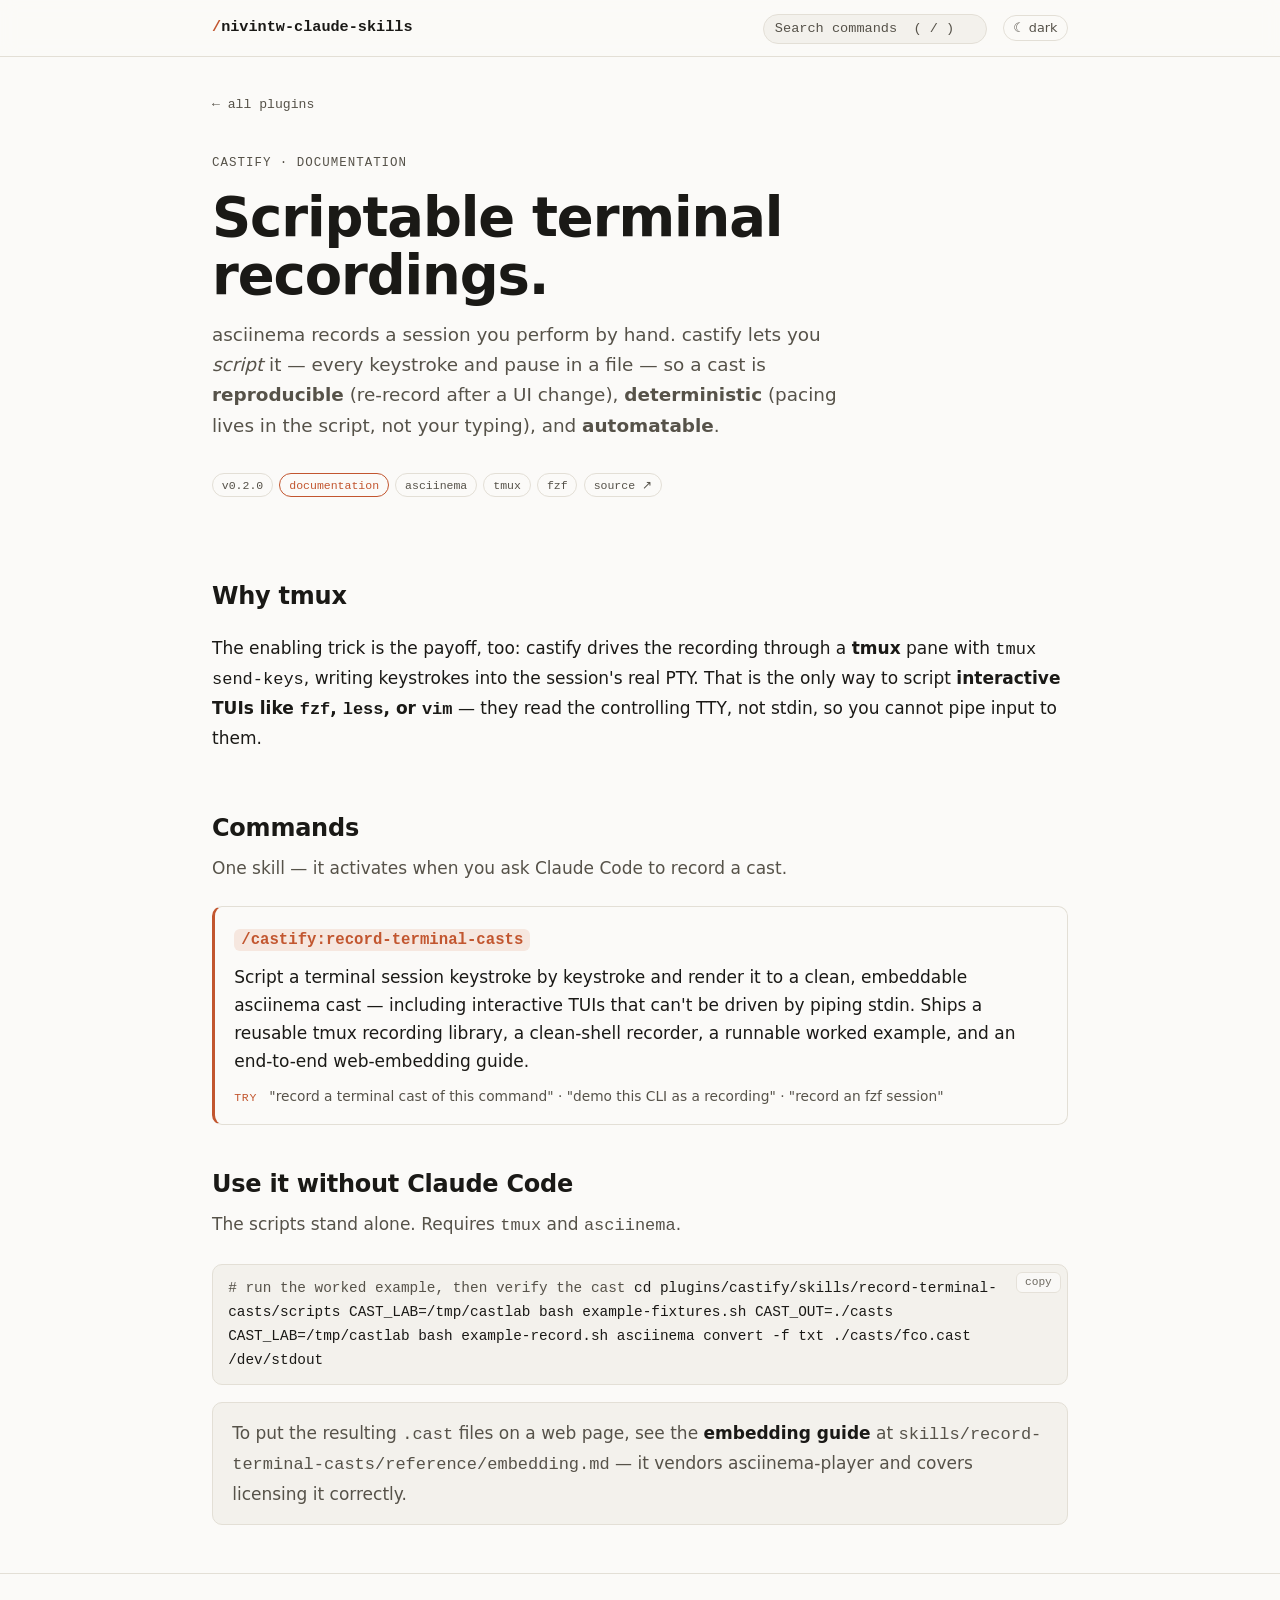
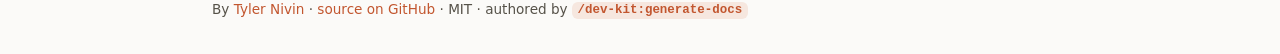
==== commit ee9702f6: "refactor: simplify docs site JS/CSS (dedup theme init, tokens, dead code)" ====
--- a/docs/castify.html
+++ b/docs/castify.html
@@ -30,7 +30,7 @@
 <main id="main" class="wrap">
   <p class="breadcrumb"><a href="index.html">← all plugins</a></p>
 
-  <section class="hero" style="padding-top:1.5rem">
+  <section class="hero hero--sub">
     <p class="eyebrow">castify · documentation</p>
     <h1 class="hero-title">Scriptable terminal recordings.</h1>
     <p class="lede">asciinema records a session you perform by hand. castify lets you
--- a/docs/style.css
+++ b/docs/style.css
@@ -19,6 +19,10 @@
   --term-bg: #1f1d1a;
   --term-fg: #f3f1ec;
   --term-prompt: #d98a5b;
+  /* overlays for controls on the always-dark terminal — theme-independent */
+  --term-overlay: rgba(255, 255, 255, 0.08);
+  --term-overlay-border: rgba(255, 255, 255, 0.22);
+  --term-overlay-hover: rgba(255, 255, 255, 0.16);
 
   --mono: ui-monospace, "SF Mono", "JetBrains Mono", "Cascadia Code", Menlo, Consolas, monospace;
   --sans: ui-sans-serif, system-ui, -apple-system, "Segoe UI", Roboto, Helvetica, Arial, sans-serif;
@@ -44,6 +48,8 @@
   }
 }
 
+/* Explicit dark toggle. Values mirror the @media block above — keep them in sync
+   (vanilla CSS can't share a declaration across a media query and an attribute rule). */
 :root[data-theme="dark"] {
   --paper: #16151a;
   --paper-2: #201e25;
@@ -159,8 +165,7 @@
   color: var(--ink);
 }
 .palette a:last-child { border-bottom: 0; }
-.palette a:hover,
-.palette a.active { background: var(--accent-soft); text-decoration: none; }
+.palette a:hover { background: var(--accent-soft); text-decoration: none; }
 .palette .p-cmd { font-family: var(--mono); font-size: 0.85rem; color: var(--accent); }
 .palette .p-sum { display: block; font-size: 0.82rem; color: var(--ink-2); margin-top: 0.1rem; }
 .palette .p-empty { padding: 0.85rem; color: var(--ink-2); font-size: 0.85rem; }
@@ -181,6 +186,7 @@
 /* ---- hero --------------------------------------------------------------- */
 
 .hero { padding: 4rem 0 2.5rem; }
+.hero--sub { padding-top: 1.5rem; } /* sub-pages carry a breadcrumb above the hero */
 .eyebrow {
   font-family: var(--mono);
   font-size: 0.78rem;
@@ -313,6 +319,34 @@
 .snippet .c { color: var(--ink-2); }
 .snippet .sigil { color: var(--accent); }
 
+/* ---- copy button (injected by app.js) ----------------------------------- */
+
+.copy-wrap { position: relative; }
+.copy-btn {
+  position: absolute;
+  top: 0.45rem;
+  right: 0.45rem;
+  font-family: var(--mono);
+  font-size: 0.7rem;
+  line-height: 1;
+  cursor: pointer;
+  color: var(--ink-2);
+  background: var(--paper);
+  border: 1px solid var(--line);
+  border-radius: 6px;
+  padding: 0.25rem 0.5rem;
+  opacity: 0.85;
+  transition: opacity 0.15s ease, color 0.15s ease, border-color 0.15s ease;
+}
+.copy-btn:hover { opacity: 1; color: var(--ink); border-color: var(--ink-2); }
+.copy-btn.copied { color: var(--accent); border-color: var(--accent); opacity: 1; }
+.copy-wrap--term .copy-btn {
+  color: var(--term-fg);
+  background: var(--term-overlay);
+  border-color: var(--term-overlay-border);
+}
+.copy-wrap--term .copy-btn:hover { background: var(--term-overlay-hover); }
+
 /* ---- callout ------------------------------------------------------------ */
 
 .callout {
@@ -338,9 +372,7 @@
 }
 .footer .cmd { font-size: 0.78rem; }
 
-/* ---- utilities ---------------------------------------------------------- */
-
-.hidden { display: none !important; }
+/* ---- responsive --------------------------------------------------------- */
 
 @media (min-width: 40rem) {
   .plugin-grid { grid-template-columns: 1fr 1fr; }
